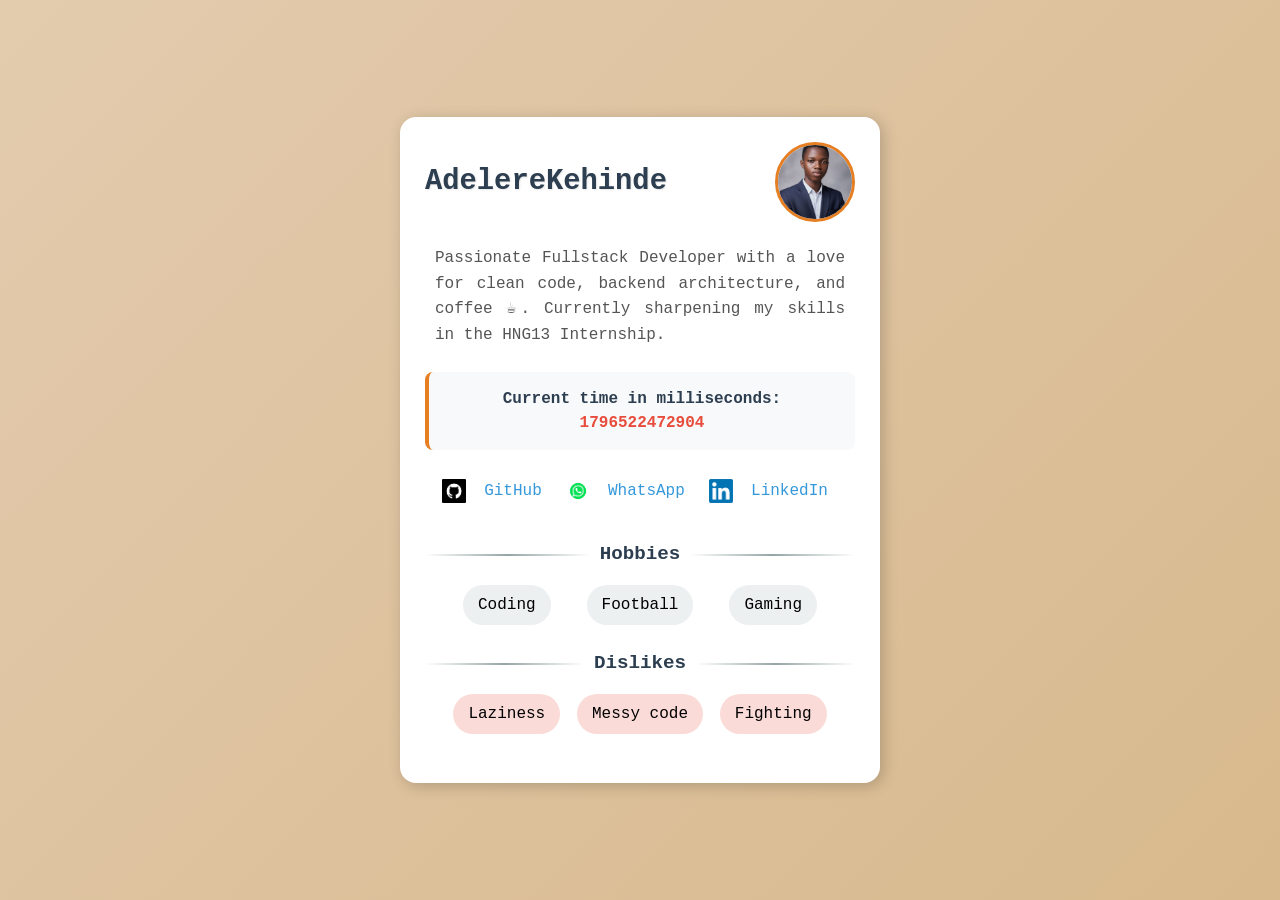
==== index.html @ 173a1894 "initial commit" ====
<!DOCTYPE html>
<html lang="en">
  <head>
    <meta charset="UTF-8" />
    <meta name="viewport" content="width=device-width, initial-scale=1.0" />
    <title>Profile Card | HNG13 Frontend Stage 0</title>
    <link rel="stylesheet" href="style.css" />
  </head>
  <body>
    <article data-testid="test-profile-card" class="profile-card">
      <header>
        <h2 data-testid="test-user-name">AdelereKehinde</h2>
        <img data-testid="test-user-avatar" class="profile-picture"
        src="images/me.jpg" alt="Profile-picture" />
      </header>

      <p data-testid="test-user-bio" class="user-bio">
        Passionate Fullstack Developer with a love for clean code, backend
        architecture, and coffee ☕. Currently sharpening my skills in the HNG13
        Internship.
      </p>

      <section class="time-section">
        <p>
          Current time in milliseconds:
          <span data-testid="test-user-time" id="currentTime"></span>
        </p>
      </section>

      <nav aria-label="Social links">
        <ul data-testid="test-user-social-links" class="social-links">
          <li>
            <img src="images/github.png" alt="GitHub" />
            <a
              href="https://github.com/AdelereKehinde"
              target="_blank"
              rel="noopener noreferrer"
              data-testid="test-user-social-github"
              >GitHub</a
            >
          </li>
          <li>
            <img src="images/whatsapp.png" alt="WhatsApp" />
            <a
              href="https://wa.me/8142436225"
              target="_blank"
              rel="noopener noreferrer"
              data-testid="test-user-social-whatsapp"
              >WhatsApp</a
            >
          </li>
          <li>
            <img src="images/linkedin.png" alt="LinkedIn" />
            <a
              href="https://linkedin.com/in/adelere-kehinde-2b4b621ba"
              target="_blank"
              rel="noopener noreferrer"
              data-testid="test-user-social-linkedin"
              >LinkedIn</a
            >
          </li>
        </ul>
      </nav>

      <section class="hobbies">
        <div class="hobbies-header">
          <span class="line-break"></span>
          <h3>Hobbies</h3>
          <span class="line-break"></span>
        </div>
        <ul data-testid="test-user-hobbies">
          <li>Coding</li>
          <li>Football</li>
          <li>Gaming</li>
        </ul>
      </section>

      <section class="dislikes">
        <div class="hobbies-header">
          <span class="line-break"></span>
          <h3>Dislikes</h3>
          <span class="line-break"></span>
        </div>
        <ul data-testid="test-user-dislikes">
          <li>Laziness</li>
          <li>Messy code</li>
          <li>Fighting</li>
        </ul>
      </section>
    </article>

    <script src="script.js"></script>
  </body>
</html>
---- style.css ----
* {
    margin: 0;
    padding: 0;
    box-sizing: border-box;
}


body {
    background: linear-gradient(135deg, #e3cbae 0%, #d8b98d 100%);
    font-family: 'Courier New', monospace;
    font-size: 1rem;
    display: flex;
    justify-content: center;
    align-items: center;
    min-height: 100vh;
    padding: 20px;
    line-height: 1.5;
}


article.profile-card {
    background: #fff;
    border-radius: 1rem;
    box-shadow: 3px 3px 15px rgba(0, 0, 0, 0.2);
    width: 100%;
    max-width: 30rem;
    display: flex;
    flex-direction: column;
    padding: 25px;
    transition: transform 0.3s ease;
}

article.profile-card:hover {
    transform: translateY(-5px);
}

/* Header section with name and profile picture */
header {
    display: flex;
    justify-content: space-between;
    align-items: center;
    margin-bottom: 1.5rem;
}

h2[data-testid="test-user-name"] {
    color: #2c3e50;
    font-size: 1.8rem;
    font-weight: bold;
    text-shadow: 1px 1px 2px rgba(0,0,0,0.1);
}

/* Profile picture styling */
img.profile-picture {
    width: 80px;
    height: 80px;
    border-radius: 50%;
    border: 3px solid #e67e22;
    object-fit: cover;
}

/* User bio text */
.user-bio {
    color: #555;
    line-height: 1.6;
    margin-bottom: 1.5rem;
    text-align: justify;
    padding: 0 10px;
}

/* Time section styling */
.time-section {
    background: #f8f9fa;
    padding: 15px;
    border-radius: 8px;
    margin-bottom: 1.5rem;
    border-left: 4px solid #e67e22;
}

.time-section p {
    text-align: center;
    color: #2c3e50;
    font-weight: bold;
}

#currentTime {
    color: #e74c3c;
    font-family: 'Courier New', monospace;
}

nav[aria-label="Social links"] {
    margin-bottom: 2rem;
}

.social-links {
    display: flex;
    justify-content: space-around;
    padding: 0 10px;
}

.social-links li {
    list-style: none;
    display: flex;
    gap: 8px;
    align-items: center;
}

.social-links img {
    width: 24px;
    height: 24px;
    transition: transform 0.2s ease;
}

.social-links img:hover {
    transform: scale(1.1);
}

.social-links a {
    text-decoration: none;
    color: #3498db;
    font-weight: 500;
    transition: all 0.3s ease;
    padding: 5px 10px;
    border-radius: 4px;
}

.social-links a:hover {
    background-color: #3498db;
    color: white;
    opacity: 1;
}
.hobbies, .dislikes {
    margin-bottom: 1.5rem;
}

.hobbies-header {
    display: flex;
    align-items: center;
    gap: 10px;
    margin-bottom: 1rem;
}

.hobbies-header h3 {
    color: #2c3e50;
    white-space: nowrap;
    font-size: 1.2rem;
}

.line-break {
    flex: 1;
    height: 2px;
    background: linear-gradient(90deg, transparent 0%, #95a5a6 50%, transparent 100%);
}

/* Lists styling */
.hobbies ul, .dislikes ul {
    display: flex;
    justify-content: space-around;
    padding: 0 20px;
}

.hobbies li, .dislikes li {
    background: #ecf0f1;
    padding: 8px 15px;
    border-radius: 20px;
    list-style: none;
    font-weight: 500;
    transition: background 0.3s ease;
}

.hobbies li:hover {
    background: #d5dbdb;
}

.dislikes li {
    background: #fadbd8;
}

.dislikes li:hover {
    background: #f5b7b1;
}

@media (max-width: 768px) {
    body {
        padding: 10px;
    }
    
    article.profile-card {
        padding: 20px;
    }
    
    header {
        flex-direction: column;
        text-align: center;
        gap: 15px;
    }
    
    .social-links {
        flex-direction: column;
        gap: 10px;
    }
    
    .hobbies ul, .dislikes ul {
        flex-direction: column;
        gap: 10px;
        align-items: center;
    }
}

@media (max-width: 480px) {
    h2[data-testid="test-user-name"] {
        font-size: 1.5rem;
    }
    
    .user-bio {
        font-size: 0.9rem;
    }
}

::-webkit-scrollbar {
    width: 8px;
}

::-webkit-scrollbar-track {
    background: #f1f1f1;
}

::-webkit-scrollbar-thumb {
    background: #bdc3c7;
    border-radius: 4px;
}

::-webkit-scrollbar-thumb:hover {
    background: #95a5a6;
}
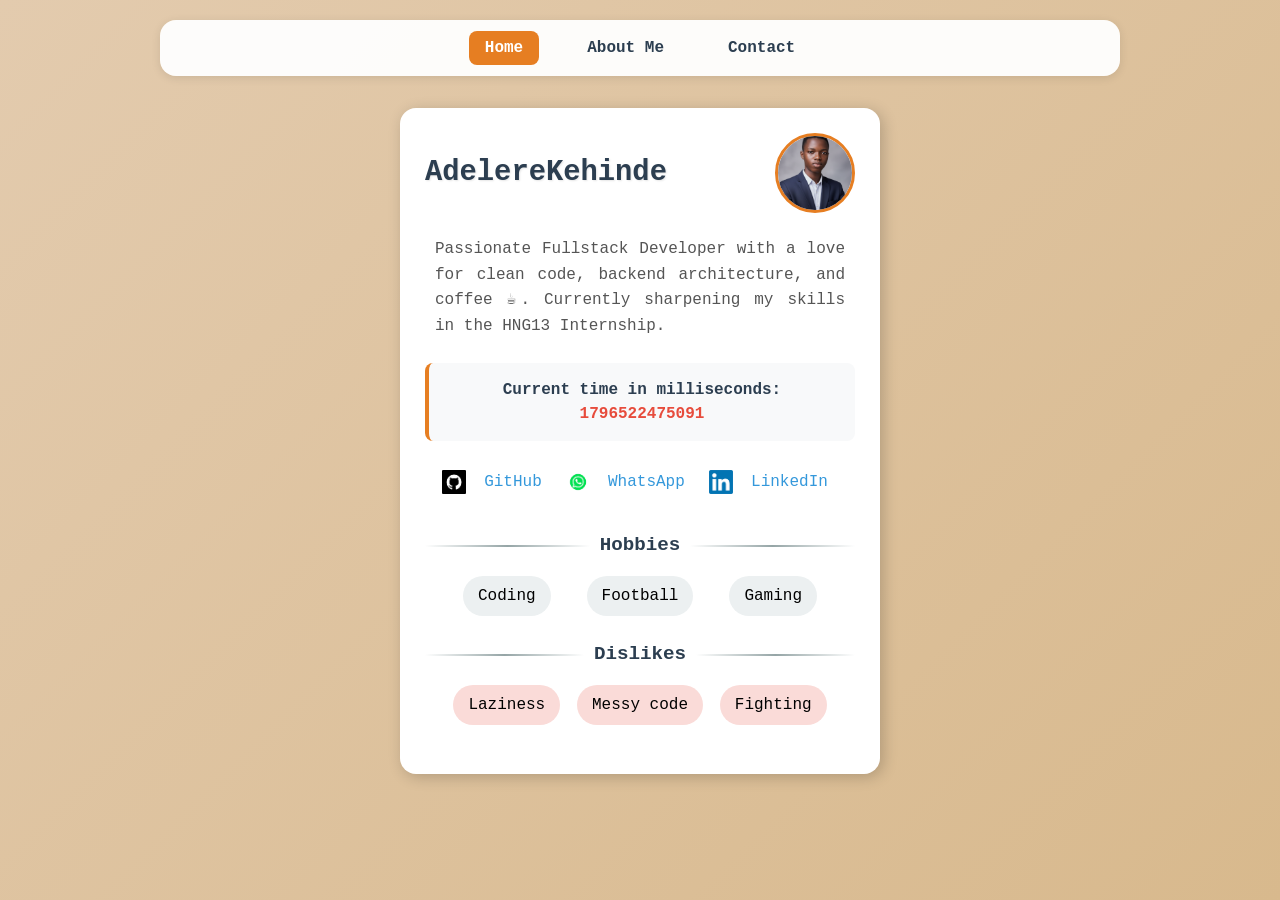
==== commit 2149aa59: "Add files via upload" ====
--- a/index.html
+++ b/index.html
@@ -3,15 +3,23 @@
   <head>
     <meta charset="UTF-8" />
     <meta name="viewport" content="width=device-width, initial-scale=1.0" />
-    <title>Profile Card | HNG13 Frontend Stage 0</title>
+    <title>Profile Card | HNG13 Frontend Stage 1</title>
     <link rel="stylesheet" href="style.css" />
   </head>
   <body>
+    <nav class="main-nav" data-testid="test-main-navigation">
+      <ul>
+        <li><a href="index.html" data-testid="test-nav-home">Home</a></li>
+        <li><a href="about.html" data-testid="test-nav-about">About Me</a></li>
+        <li><a href="contact.html" data-testid="test-nav-contact">Contact</a></li>
+      </ul>
+    </nav>
+
     <article data-testid="test-profile-card" class="profile-card">
       <header>
         <h2 data-testid="test-user-name">AdelereKehinde</h2>
         <img data-testid="test-user-avatar" class="profile-picture"
-        src="images/me.jpg" alt="Profile-picture" />
+        src="images/profile.jpg" alt="Profile picture of AdelereKehinde" />
       </header>
 
       <p data-testid="test-user-bio" class="user-bio">
@@ -91,4 +99,4 @@
 
     <script src="script.js"></script>
   </body>
-</html>
+</html>
--- a/style.css
+++ b/style.css
@@ -1,24 +1,64 @@
-
+/* Reset some default styles */
 * {
     margin: 0;
     padding: 0;
     box-sizing: border-box;
 }
 
-
+/* Main body styling */
 body {
     background: linear-gradient(135deg, #e3cbae 0%, #d8b98d 100%);
     font-family: 'Courier New', monospace;
     font-size: 1rem;
     display: flex;
-    justify-content: center;
+    flex-direction: column;
+    justify-content: flex-start;
     align-items: center;
     min-height: 100vh;
     padding: 20px;
     line-height: 1.5;
 }
 
-
+/* Main Navigation */
+.main-nav {
+    width: 100%;
+    max-width: 60rem;
+    margin-bottom: 2rem;
+    background: rgba(255, 255, 255, 0.95);
+    border-radius: 1rem;
+    padding: 1rem;
+    box-shadow: 0 2px 10px rgba(0, 0, 0, 0.1);
+}
+
+.main-nav ul {
+    display: flex;
+    justify-content: center;
+    gap: 2rem;
+    list-style: none;
+}
+
+.main-nav a {
+    text-decoration: none;
+    color: #2c3e50;
+    font-weight: bold;
+    padding: 0.5rem 1rem;
+    border-radius: 0.5rem;
+    transition: all 0.3s ease;
+}
+
+.main-nav a:hover,
+.main-nav a:focus {
+    background-color: #3498db;
+    color: white;
+    outline: none;
+}
+
+.main-nav a[aria-current="page"] {
+    background-color: #e67e22;
+    color: white;
+}
+
+/* Profile card container */
 article.profile-card {
     background: #fff;
     border-radius: 1rem;
@@ -88,6 +128,7 @@
     font-family: 'Courier New', monospace;
 }
 
+/* Social links navigation */
 nav[aria-label="Social links"] {
     margin-bottom: 2rem;
 }
@@ -129,6 +170,8 @@
     color: white;
     opacity: 1;
 }
+
+/* Hobbies and dislikes sections */
 .hobbies, .dislikes {
     margin-bottom: 1.5rem;
 }
@@ -180,13 +223,179 @@
     background: #f5b7b1;
 }
 
+/* About Page Styles */
+.about-page {
+    width: 100%;
+    max-width: 60rem;
+    background: white;
+    border-radius: 1rem;
+    padding: 2rem;
+    box-shadow: 0 4px 20px rgba(0, 0, 0, 0.1);
+}
+
+.page-header {
+    text-align: center;
+    margin-bottom: 3rem;
+    padding-bottom: 1rem;
+    border-bottom: 2px solid #ecf0f1;
+}
+
+.page-header h1 {
+    color: #2c3e50;
+    font-size: 2.5rem;
+    margin-bottom: 0.5rem;
+}
+
+.page-header p {
+    color: #7f8c8d;
+    font-size: 1.1rem;
+}
+
+.about-section {
+    margin-bottom: 2.5rem;
+    padding: 1.5rem;
+    background: #f8f9fa;
+    border-radius: 0.5rem;
+    border-left: 4px solid #3498db;
+}
+
+.about-section h2 {
+    color: #2c3e50;
+    margin-bottom: 1rem;
+    font-size: 1.5rem;
+}
+
+.about-section p {
+    color: #555;
+    line-height: 1.6;
+    margin-bottom: 1rem;
+}
+
+.about-section ul {
+    list-style-position: inside;
+    color: #555;
+}
+
+.about-section li {
+    margin-bottom: 0.5rem;
+    padding-left: 1rem;
+}
+
+.about-section blockquote {
+    font-style: italic;
+    color: #7f8c8d;
+    border-left: 4px solid #e67e22;
+    padding-left: 1rem;
+    margin: 1rem 0;
+}
+
+/* Contact Page Styles */
+.contact-page {
+    width: 100%;
+    max-width: 50rem;
+    background: white;
+    border-radius: 1rem;
+    padding: 2rem;
+    box-shadow: 0 4px 20px rgba(0, 0, 0, 0.1);
+}
+
+.contact-form {
+    max-width: 40rem;
+    margin: 0 auto;
+}
+
+.form-group {
+    margin-bottom: 1.5rem;
+}
+
+.form-group label {
+    display: block;
+    margin-bottom: 0.5rem;
+    color: #2c3e50;
+    font-weight: bold;
+}
+
+.form-group input,
+.form-group textarea {
+    width: 100%;
+    padding: 0.75rem;
+    border: 2px solid #bdc3c7;
+    border-radius: 0.5rem;
+    font-family: inherit;
+    font-size: 1rem;
+    transition: border-color 0.3s ease;
+}
+
+.form-group input:focus,
+.form-group textarea:focus {
+    outline: none;
+    border-color: #3498db;
+    box-shadow: 0 0 0 3px rgba(52, 152, 219, 0.1);
+}
+
+.form-group input:invalid:not(:focus):not(:placeholder-shown),
+.form-group textarea:invalid:not(:focus):not(:placeholder-shown) {
+    border-color: #e74c3c;
+}
+
+.error-message {
+    display: block;
+    color: #e74c3c;
+    font-size: 0.875rem;
+    margin-top: 0.25rem;
+    min-height: 1.25rem;
+}
+
+.success-message {
+    background: #d4edda;
+    color: #155724;
+    padding: 1rem;
+    border-radius: 0.5rem;
+    margin-top: 1rem;
+    text-align: center;
+    border: 1px solid #c3e6cb;
+}
+
+.submit-btn {
+    background: #3498db;
+    color: white;
+    padding: 1rem 2rem;
+    border: none;
+    border-radius: 0.5rem;
+    font-size: 1.1rem;
+    font-weight: bold;
+    cursor: pointer;
+    transition: all 0.3s ease;
+    width: 100%;
+}
+
+.submit-btn:hover,
+.submit-btn:focus {
+    background: #2980b9;
+    outline: none;
+    transform: translateY(-2px);
+}
+
+.submit-btn:active {
+    transform: translateY(0);
+}
+
+/* Media queries for responsiveness */
 @media (max-width: 768px) {
     body {
         padding: 10px;
     }
     
-    article.profile-card {
-        padding: 20px;
+    .main-nav ul {
+        flex-direction: column;
+        gap: 0.5rem;
+        text-align: center;
+    }
+    
+    article.profile-card,
+    .about-page,
+    .contact-page {
+        padding: 1.5rem;
     }
     
     header {
@@ -205,6 +414,14 @@
         gap: 10px;
         align-items: center;
     }
+    
+    .page-header h1 {
+        font-size: 2rem;
+    }
+    
+    .about-section {
+        padding: 1rem;
+    }
 }
 
 @media (max-width: 480px) {
@@ -215,8 +432,17 @@
     .user-bio {
         font-size: 0.9rem;
     }
-}
-
+    
+    .page-header h1 {
+        font-size: 1.75rem;
+    }
+    
+    .about-section h2 {
+        font-size: 1.25rem;
+    }
+}
+
+/* Custom scrollbar for webkit browsers */
 ::-webkit-scrollbar {
     width: 8px;
 }
@@ -232,4 +458,26 @@
 
 ::-webkit-scrollbar-thumb:hover {
     background: #95a5a6;
+}
+
+/* Focus styles for accessibility */
+*:focus {
+    outline: 2px solid #3498db;
+    outline-offset: 2px;
+}
+
+/* High contrast mode support */
+@media (prefers-contrast: high) {
+    body {
+        background: #000;
+        color: #fff;
+    }
+    
+    .profile-card,
+    .about-page,
+    .contact-page {
+        background: #fff;
+        color: #000;
+        border: 2px solid #fff;
+    }
 }
